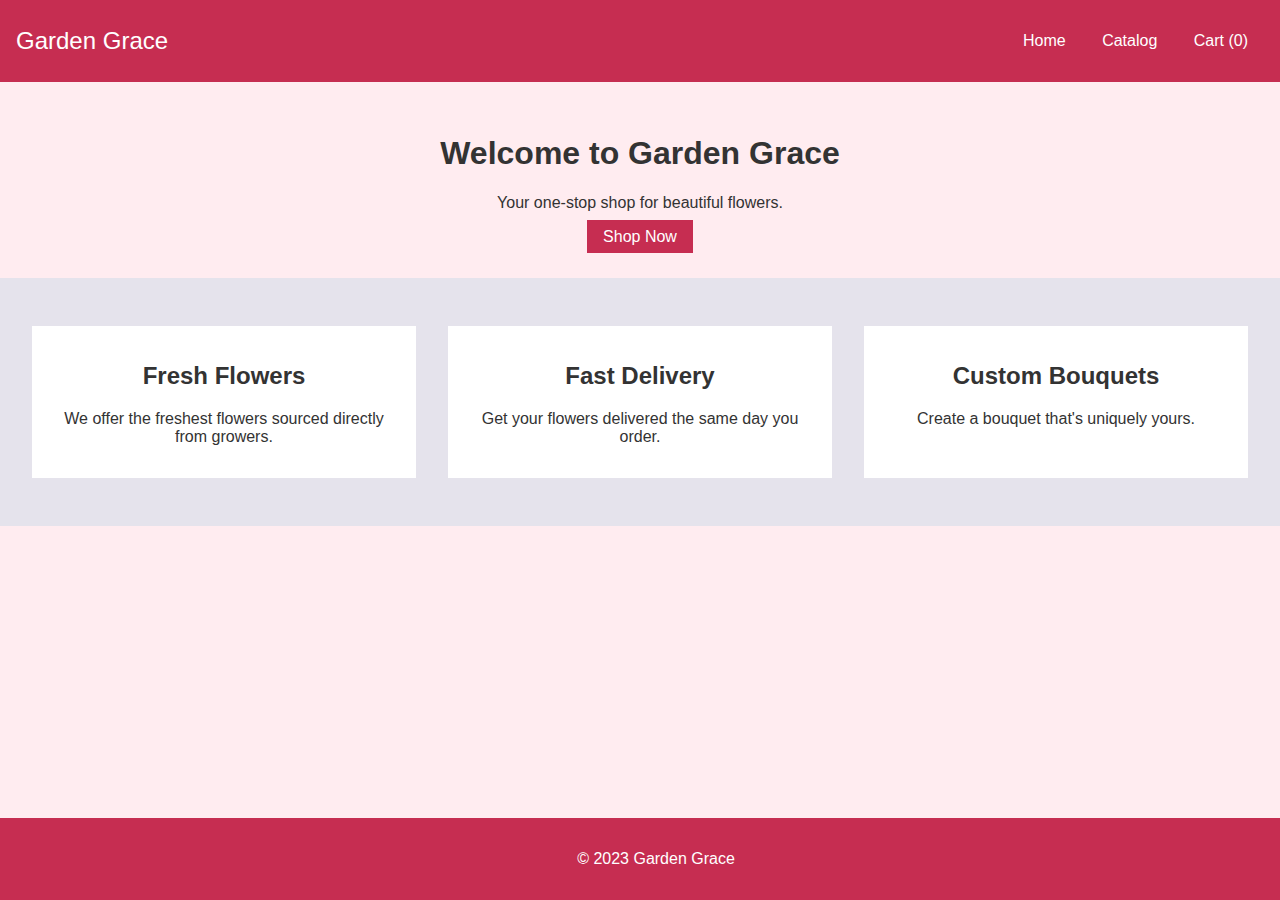
==== index.html @ 307ca2fd "v1" ====
<!DOCTYPE html>
<html lang="en">
<head>
    <meta charset="UTF-8">
    <title>Garden Grace - Home</title>
    <link rel="stylesheet" href="styles.css">
</head>
<body class="main-page">
    <nav>
        <div class="logo">Garden Grace</div>
        <ul class="nav-links">
            <li><a href="index.html">Home</a></li>
            <li><a href="catalog.html">Catalog</a></li>
            <li><a href="#">Cart (<span id="cart-count">0</span>)</a></li>
        </ul>
    </nav>

    <header>
        <h1>Welcome to Garden Grace</h1>
        <p>Your one-stop shop for beautiful flowers.</p>
        <a href="catalog.html" class="btn">Shop Now</a>
    </header>

    <section class="features">
        <div class="feature-card">
            <h2>Fresh Flowers</h2>
            <p>We offer the freshest flowers sourced directly from growers.</p>
        </div>
        <div class="feature-card">
            <h2>Fast Delivery</h2>
            <p>Get your flowers delivered the same day you order.</p>
        </div>
        <div class="feature-card">
            <h2>Custom Bouquets</h2>
            <p>Create a bouquet that's uniquely yours.</p>
        </div>
    </section>

    <footer>
        <p>&copy; 2023 Garden Grace</p>
    </footer>

    <script src="script.js"></script>
</body>
</html>
---- styles.css ----
/* General Styles */
body {
    margin: 0;
    font-family: Arial, sans-serif;
    color: rgb(51, 51, 51); /* Charcoal Gray */
}

a {
    text-decoration: none;
    color: inherit;
}

ul {
    list-style: none;
    padding: 0;
}

nav {
    background-color: rgb(198, 45, 81); /* Deep Rose */
    display: flex;
    justify-content: space-between;
    align-items: center;
    padding: 1em;
}

.logo {
    color: rgb(255, 255, 255); /* Soft White */
    font-size: 1.5em;
}

.nav-links li {
    display: inline;
    margin: 0 1em;
}

.nav-links a {
    color: rgb(255, 255, 255); /* Soft White */
    transition: color 0.3s;
}

.nav-links a:hover {
    color: rgb(247, 203, 107); /* Golden Yellow */
}

.btn {
    background-color: rgb(198, 45, 81); /* Deep Rose */
    color: rgb(255, 255, 255); /* Soft White */
    padding: 0.5em 1em;
    border: none;
    cursor: pointer;
    transition: background-color 0.3s;
}

.btn:hover {
    background-color: rgb(247, 203, 107); /* Golden Yellow */
}

/* Main Page Styles */
body.main-page {
    background-color: rgb(255, 236, 240); /* Soft Floral Pink */
}

header {
    text-align: center;
    padding: 2em 1em;
}

.features {
    display: flex;
    flex-wrap: wrap;
    justify-content: center;
    background-color: rgb(229, 227, 236); /* Lavender Gray */
    padding: 2em 1em;
}

.feature-card {
    background-color: rgb(255, 255, 255); /* Soft White */
    margin: 1em;
    padding: 1em;
    flex: 1 1 200px;
    text-align: center;
}

/* Catalog Page Styles */
body.catalog-page {
    background-color: rgb(229, 227, 236); /* Lavender Gray */
}

.product-grid {
    display: flex;
    flex-wrap: wrap;
    justify-content: center;
    padding: 2em 1em;
}

.product-card {
    background-color: rgb(255, 236, 240); /* Soft Floral Pink */
    margin: 1em;
    padding: 1em;
    text-align: center;
    flex: 1 1 200px;
}

.product-card img {
    max-width: 100%;
    height: auto;
}

.product-card .btn {
    background-color: rgb(96, 169, 87); /* Fresh Leaf Green */
}

.product-card .btn:hover {
    background-color: rgb(247, 203, 107); /* Golden Yellow */
}

/* Modal Styles */
.modal {
    display: none;
    position: fixed;
    z-index: 1000;
    left: 0;
    top: 0;
    width: 100%;
    height: 100%;
    overflow: auto;
    background-color: rgba(51, 51, 51, 0.8); /* Charcoal Gray with opacity */
}

.modal-content {
    background-color: rgb(255, 255, 255); /* Soft White */
    margin: 5% auto;
    padding: 2em;
    width: 80%;
    max-width: 500px;
    position: relative;
}

.close-button {
    position: absolute;
    top: 1em;
    right: 1em;
    color: rgb(51, 51, 51); /* Charcoal Gray */
    font-size: 1.5em;
    cursor: pointer;
}

.modal-content .btn {
    background-color: rgb(96, 169, 87); /* Fresh Leaf Green */
}

/* Footer Styles */
footer {
    background-color: rgb(198, 45, 81); /* Deep Rose */
    color: rgb(255, 255, 255); /* Soft White */
    text-align: center;
    padding: 1em;
    position: fixed;
    width: 100%;
    bottom: 0;
}

/* Responsive Design */
@media (max-width: 600px) {
    .nav-links li {
        display: block;
        margin: 0.5em 0;
    }

    .features, .product-grid {
        flex-direction: column;
        align-items: center;
    }

    .feature-card, .product-card {
        flex: 1 1 100%;
    }
}
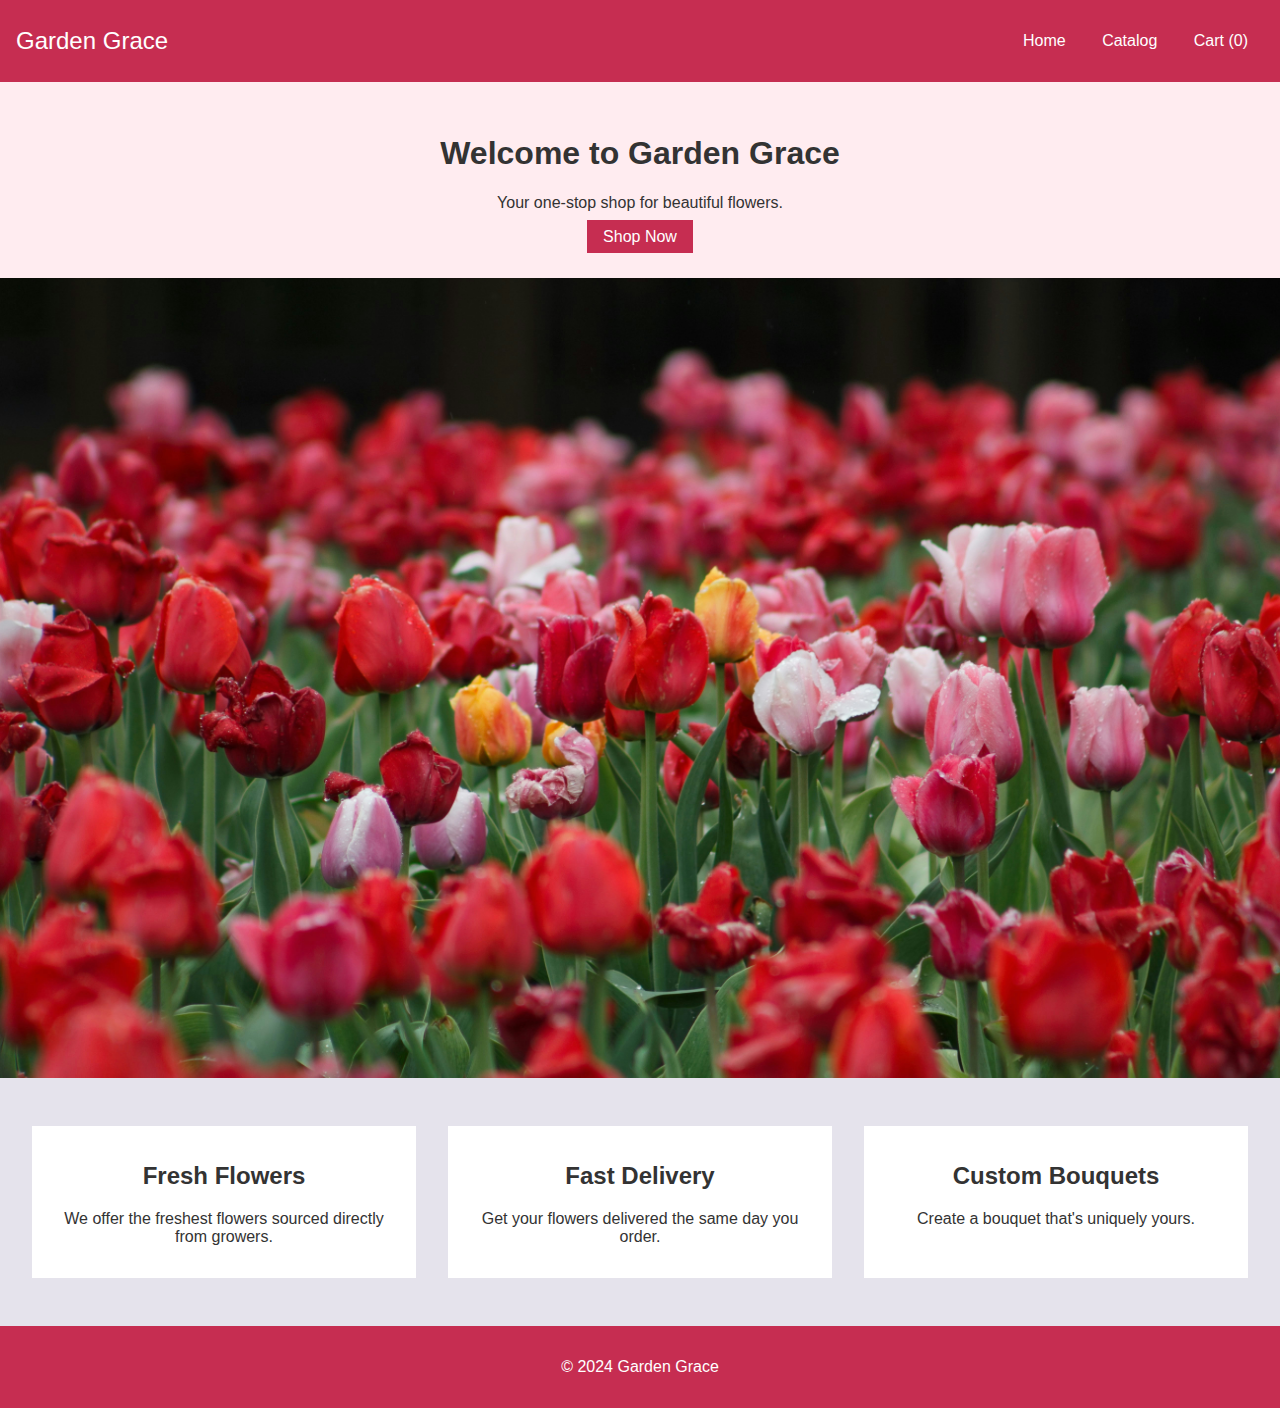
==== commit 50989186: "v2" ====
--- a/index.html
+++ b/index.html
@@ -11,33 +11,42 @@
         <ul class="nav-links">
             <li><a href="index.html">Home</a></li>
             <li><a href="catalog.html">Catalog</a></li>
-            <li><a href="#">Cart (<span id="cart-count">0</span>)</a></li>
+            <li><a href="cart.html">Cart (<span id="cart-count">0</span>)</a></li>
         </ul>
     </nav>
 
-    <header>
-        <h1>Welcome to Garden Grace</h1>
-        <p>Your one-stop shop for beautiful flowers.</p>
-        <a href="catalog.html" class="btn">Shop Now</a>
-    </header>
+    <main>
+        <header>
+            <h1>Welcome to Garden Grace</h1>
+            <p>Your one-stop shop for beautiful flowers.</p>
+            <a href="catalog.html" class="btn">Shop Now</a>
+        </header>
 
-    <section class="features">
-        <div class="feature-card">
-            <h2>Fresh Flowers</h2>
-            <p>We offer the freshest flowers sourced directly from growers.</p>
-        </div>
-        <div class="feature-card">
-            <h2>Fast Delivery</h2>
-            <p>Get your flowers delivered the same day you order.</p>
-        </div>
-        <div class="feature-card">
-            <h2>Custom Bouquets</h2>
-            <p>Create a bouquet that's uniquely yours.</p>
-        </div>
-    </section>
+        <!-- Cover Image Section -->
+        <section>
+            <div class="coverimg">
+                <img src="gallery/cover.jpg" alt="cover img">
+            </div>
+        </section>
+
+        <section class="features">
+            <div class="feature-card">
+                <h2>Fresh Flowers</h2>
+                <p>We offer the freshest flowers sourced directly from growers.</p>
+            </div>
+            <div class="feature-card">
+                <h2>Fast Delivery</h2>
+                <p>Get your flowers delivered the same day you order.</p>
+            </div>
+            <div class="feature-card">
+                <h2>Custom Bouquets</h2>
+                <p>Create a bouquet that's uniquely yours.</p>
+            </div>
+        </section>
+    </main>
 
     <footer>
-        <p>&copy; 2023 Garden Grace</p>
+        <p>&copy; 2024 Garden Grace</p>
     </footer>
 
     <script src="script.js"></script>
--- a/styles.css
+++ b/styles.css
@@ -1,8 +1,20 @@
 /* General Styles */
+html, body {
+    height: 100%;
+    margin: 0;
+}
+
 body {
     margin: 0;
     font-family: Arial, sans-serif;
     color: rgb(51, 51, 51); /* Charcoal Gray */
+    display: flex;
+    flex-direction: column;
+    min-height: 100%;
+}
+
+main {
+    flex-grow: 1;
 }
 
 a {
@@ -63,6 +75,12 @@
 header {
     text-align: center;
     padding: 2em 1em;
+}
+
+.coverimg img {
+    width: 100%;
+    height: 800px;
+    display: block;
 }
 
 .features {
@@ -99,6 +117,13 @@
     padding: 1em;
     text-align: center;
     flex: 1 1 200px;
+    cursor: pointer;
+    border: 1px solid rgba(0, 0, 0, 0.1);
+    transition: transform 0.2s;
+}
+
+.product-card:hover {
+    transform: scale(1.05);
 }
 
 .product-card img {
@@ -130,34 +155,101 @@
 .modal-content {
     background-color: rgb(255, 255, 255); /* Soft White */
     margin: 5% auto;
-    padding: 2em;
-    width: 80%;
-    max-width: 500px;
+    padding: 1em;
+    width: 600px; /* Set fixed width */
     position: relative;
+    display: flex;
+    flex-direction: column;
+    align-items: center;
 }
 
 .close-button {
     position: absolute;
-    top: 1em;
-    right: 1em;
+    top: 0.5em;
+    right: 0.5em;
     color: rgb(51, 51, 51); /* Charcoal Gray */
     font-size: 1.5em;
     cursor: pointer;
 }
 
+.modal-body {
+    display: flex;
+    align-items: flex-start;
+}
+
+.modal-body img {
+    width: 250px; /* Set width for images */
+    margin-right: 20px;
+}
+
+.modal-details {
+    flex: 1;
+}
+
+.modal-details h2,
+.modal-details p {
+    margin: 0.5em 0;
+}
+
 .modal-content .btn {
     background-color: rgb(96, 169, 87); /* Fresh Leaf Green */
 }
 
+/* Cart Page Styles */
+body.cart-page {
+    background-color: rgb(229, 227, 236); /* Lavender Gray */
+    display: flex;
+    flex-direction: column;
+    min-height: 100%;
+}
+
+main {
+    flex-grow: 1;
+}
+
+#cart-items {
+    padding: 2em;
+}
+
+.cart-item {
+    display: flex;
+    align-items: center;
+    margin-bottom: 1em;
+}
+
+.cart-item img {
+    width: 100px;
+    margin-right: 1em;
+}
+
+.cart-item-details {
+    flex: 1;
+}
+
+.cart-total {
+    text-align: right;
+    padding: 1em 2em;
+}
+
+.cart-total p {
+    font-size: 1.2em;
+    font-weight: bold;
+}
+
+#checkout-button {
+    background-color: rgb(198, 45, 81); /* Deep Rose */
+}
+
+#checkout-button:hover {
+    background-color: rgb(247, 203, 107); /* Golden Yellow */
+}
+
 /* Footer Styles */
 footer {
     background-color: rgb(198, 45, 81); /* Deep Rose */
     color: rgb(255, 255, 255); /* Soft White */
     text-align: center;
     padding: 1em;
-    position: fixed;
-    width: 100%;
-    bottom: 0;
 }
 
 /* Responsive Design */
@@ -167,12 +259,102 @@
         margin: 0.5em 0;
     }
 
-    .features, .product-grid {
+    .features,
+    .product-grid {
         flex-direction: column;
         align-items: center;
     }
 
-    .feature-card, .product-card {
+    .feature-card,
+    .product-card {
         flex: 1 1 100%;
     }
-}
+
+    .modal-content {
+        width: 90%;
+    }
+
+    .modal-body {
+        flex-direction: column;
+        align-items: center;
+    }
+
+    .modal-body img {
+        margin: 0 0 1em 0;
+    }
+
+    .cart-item {
+        flex-direction: column;
+        align-items: flex-start;
+    }
+
+    .cart-item img {
+        margin-bottom: 0.5em;
+    }
+
+    .cart-total {
+        text-align: center;
+    }
+}
+.cart-item {
+    display: flex;
+    align-items: center;
+    margin-bottom: 1em;
+    background-color: rgb(255, 255, 255); /* Soft White */
+    padding: 1em;
+    border-radius: 5px;
+}
+
+.cart-item img {
+    width: 100px;
+    margin-right: 1em;
+}
+
+.cart-item-details {
+    flex: 1;
+}
+
+.cart-item-details h2 {
+    margin: 0.5em 0;
+}
+
+.quantity-control {
+    display: flex;
+    align-items: center;
+    margin: 0.5em 0;
+}
+
+.quantity-btn {
+    background-color: rgb(96, 169, 87); /* Fresh Leaf Green */
+    color: rgb(255, 255, 255); /* Soft White */
+    border: none;
+    padding: 0.5em;
+    cursor: pointer;
+    font-size: 1em;
+}
+
+.quantity-btn:hover {
+    background-color: rgb(247, 203, 107); /* Golden Yellow */
+}
+
+.quantity-control input {
+    width: 50px;
+    text-align: center;
+    margin: 0 0.5em;
+    border: 1px solid rgb(198, 45, 81); /* Deep Rose */
+    border-radius: 3px;
+    padding: 0.3em;
+}
+
+.remove-item {
+    background-color: rgb(198, 45, 81); /* Deep Rose */
+    color: rgb(255, 255, 255); /* Soft White */
+    border: none;
+    padding: 0.5em 1em;
+    cursor: pointer;
+    margin-top: 0.5em;
+}
+
+.remove-item:hover {
+    background-color: rgb(247, 203, 107); /* Golden Yellow */
+}